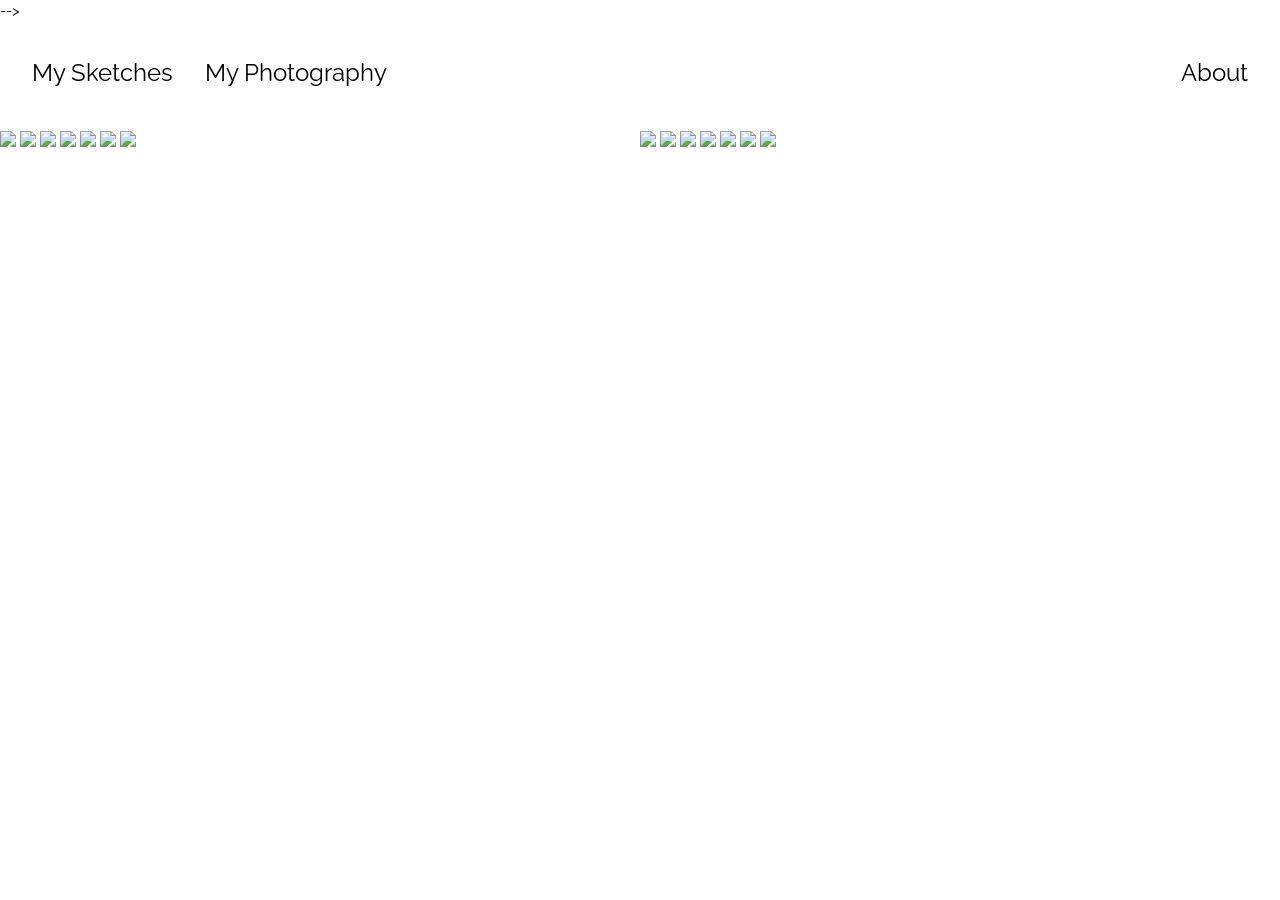
==== index.html @ 43c2c8db "Update index.html" ====
<!DOCTYPE html>
<html>
  
<head>
    <title>My Sketches</title>
    <meta charset="UTF-8">
    <meta name="viewport" content="width=device-width, initial-scale=1">
    <!-- <link rel="stylesheet" href="main.css"> -->
    <link rel="stylesheet" href="https://www.w3schools.com/w3css/4/w3.css"> -->
    <link href="https://fonts.googleapis.com/css?family=Raleway" rel="stylesheet" type="text/css">
    <style>
        body {font-family: "Raleway", Arial, sans-serif}
        .w3-row img {margin-bottom: -8px}
    </style>
</head>
  
<body>

<!-- !PAGE CONTENT! -->
<div class="w3-content" style="max-width:1500px">

  <!-- Header -->
  <header class="w3-container w3-xlarge w3-padding-24">
    <a href="#" class="w3-left w3-button w3-white active">My Sketches</a>
    <a href="#about" class="w3-right w3-button w3-white">About</a>
    <a href="photography.html" class="w3-middle w3-button w3-white">My Photography</a>
    
  </header>


  <!-- Photo Grid -->
  <div class="w3-row">
    <div class="w3-half">
      <img src="tormentors.jpeg" style="width:100%">
      <img src="cyberpunk_delivery.jpeg" style="width:100%">
      <img src="minions.jpeg" style="width:100%">
      <img src="hand_movement.jpeg" style="width:100%">
      <img src="ancient_warrior.jpeg" style="width:100%">
      <img src="culture_Class_work.jpg" style="width:100%">
      <img src="jetUp.jpeg" style="width:100%">


    </div>

    <div class="w3-half">
      <img src="perspectives_012_updated.jpg" style="width:100%">
      <img src="random_sketch.jpeg" style="width:100%">
      <img src="ehLDC.jpeg" style="width:100%">
      <img src="macG4.jpeg" style="width:100%">
      <img src="artifact.jpeg" style="width:100%">
      <img src="building_Sketc.jpeg" style="width:100%">
      <img src="big_Bird.jpeg" style="width:100%">

      

    </div>
  </div>
  
<!-- End Page Content -->
</div>

<!-- Footer / About Section -->

<!--  
<footer class="w3-light-grey w3-padding-64 w3-center" id="about">

</footer> -->
 
</body>
</html>
---- main.css ----
/* Style for the active navigation link */
.active {
  background-color: #333; /* Darker background color */
  color: white;          /* White text for contrast */
  font-weight: bold;     /* Make the text bold */
  border-radius: 5px;    /* Add some rounded corners */
  padding: 12px;         /* Add some padding for better spacing */
}

/* Optional hover effects for all links */
a.w3-button:hover {
  background-color: #555; /* Slightly darker on hover */
  color: white;
}


body {
    font-family: "Raleway", Arial, sans-serif;
}

.w3-row img {
    margin-bottom: -8px;
}
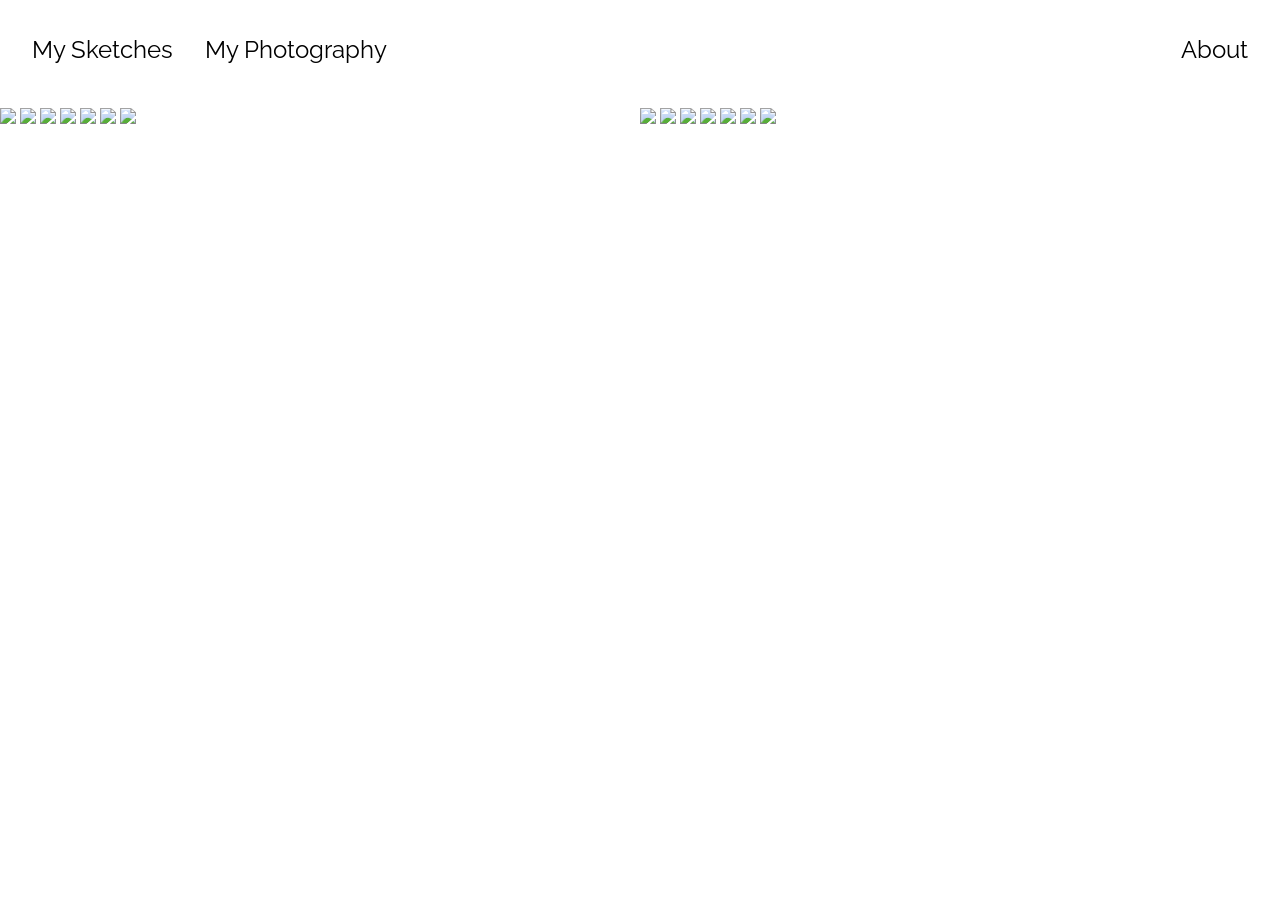
==== commit 1e063f77: "Update index.html" ====
--- a/index.html
+++ b/index.html
@@ -6,7 +6,7 @@
     <meta charset="UTF-8">
     <meta name="viewport" content="width=device-width, initial-scale=1">
     <!-- <link rel="stylesheet" href="main.css"> -->
-    <link rel="stylesheet" href="https://www.w3schools.com/w3css/4/w3.css"> -->
+    <link rel="stylesheet" href="https://www.w3schools.com/w3css/4/w3.css">
     <link href="https://fonts.googleapis.com/css?family=Raleway" rel="stylesheet" type="text/css">
     <style>
         body {font-family: "Raleway", Arial, sans-serif}
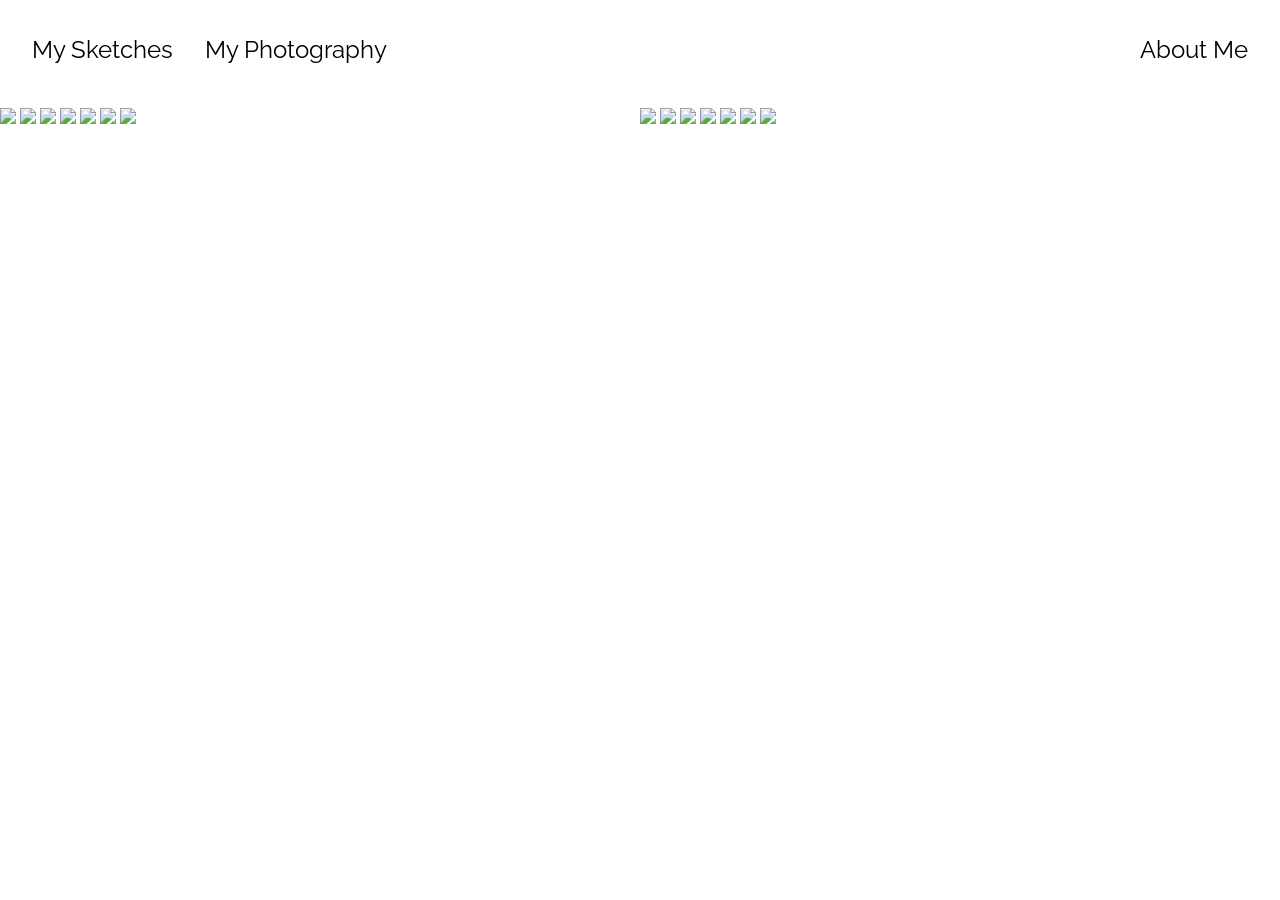
==== commit aea0940b: "Update index.html" ====
--- a/index.html
+++ b/index.html
@@ -21,10 +21,9 @@
 
   <!-- Header -->
   <header class="w3-container w3-xlarge w3-padding-24">
-    <a href="#" class="w3-left w3-button w3-white active">My Sketches</a>
-    <a href="#about" class="w3-right w3-button w3-white">About</a>
+    <a href="index.html" class="w3-left w3-button w3-white active">My Sketches</a>
     <a href="photography.html" class="w3-middle w3-button w3-white">My Photography</a>
-    
+    <a href="aboutme.html" class="w3-right w3-button w3-white">About Me</a>
   </header>
 
 
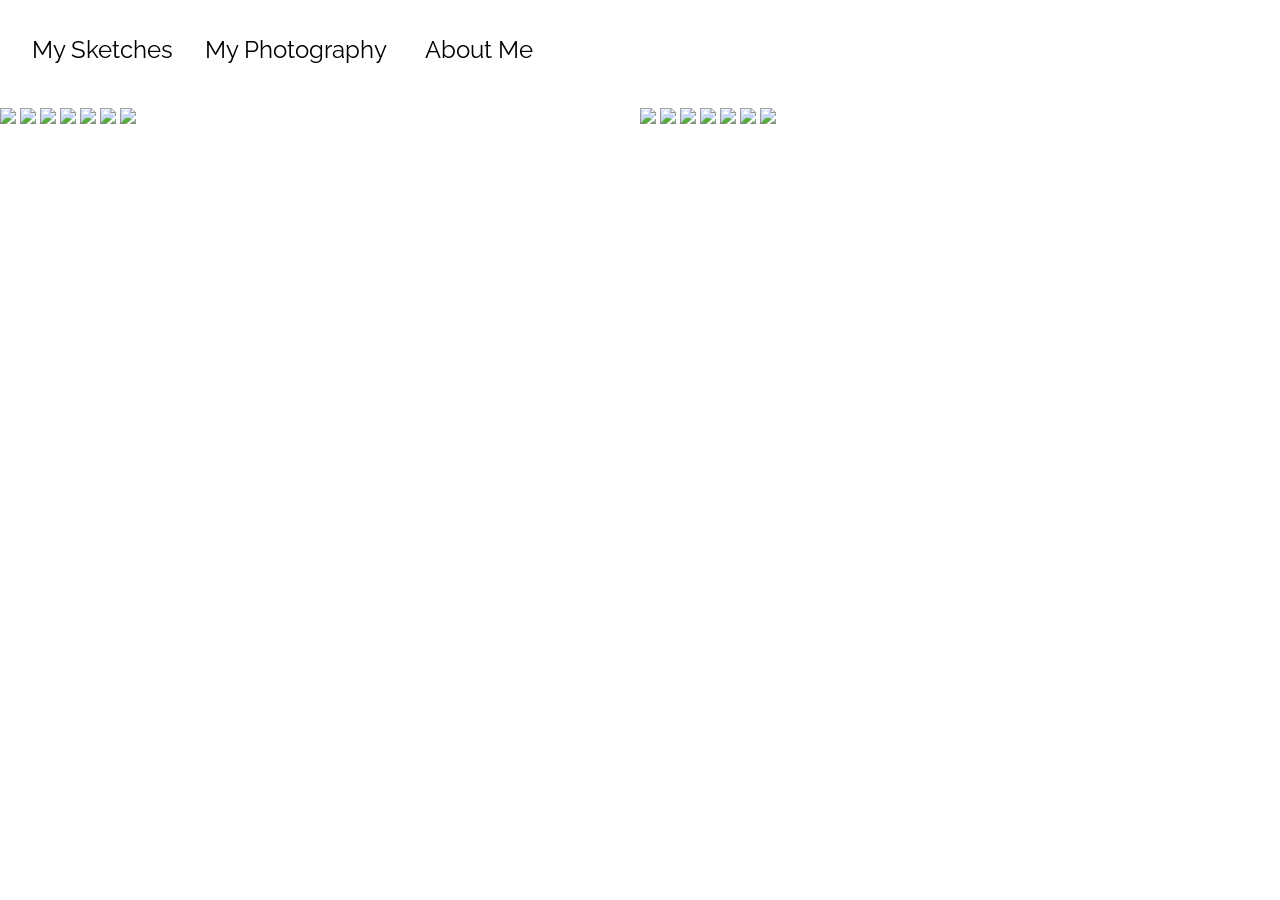
==== commit 376353b8: "Update index.html" ====
--- a/index.html
+++ b/index.html
@@ -23,7 +23,7 @@
   <header class="w3-container w3-xlarge w3-padding-24">
     <a href="index.html" class="w3-left w3-button w3-white active">My Sketches</a>
     <a href="photography.html" class="w3-middle w3-button w3-white">My Photography</a>
-    <a href="aboutme.html" class="w3-right w3-button w3-white">About Me</a>
+    <a href="aboutme.html" class="w3-middle w3-button w3-white">About Me</a>
   </header>
 
 
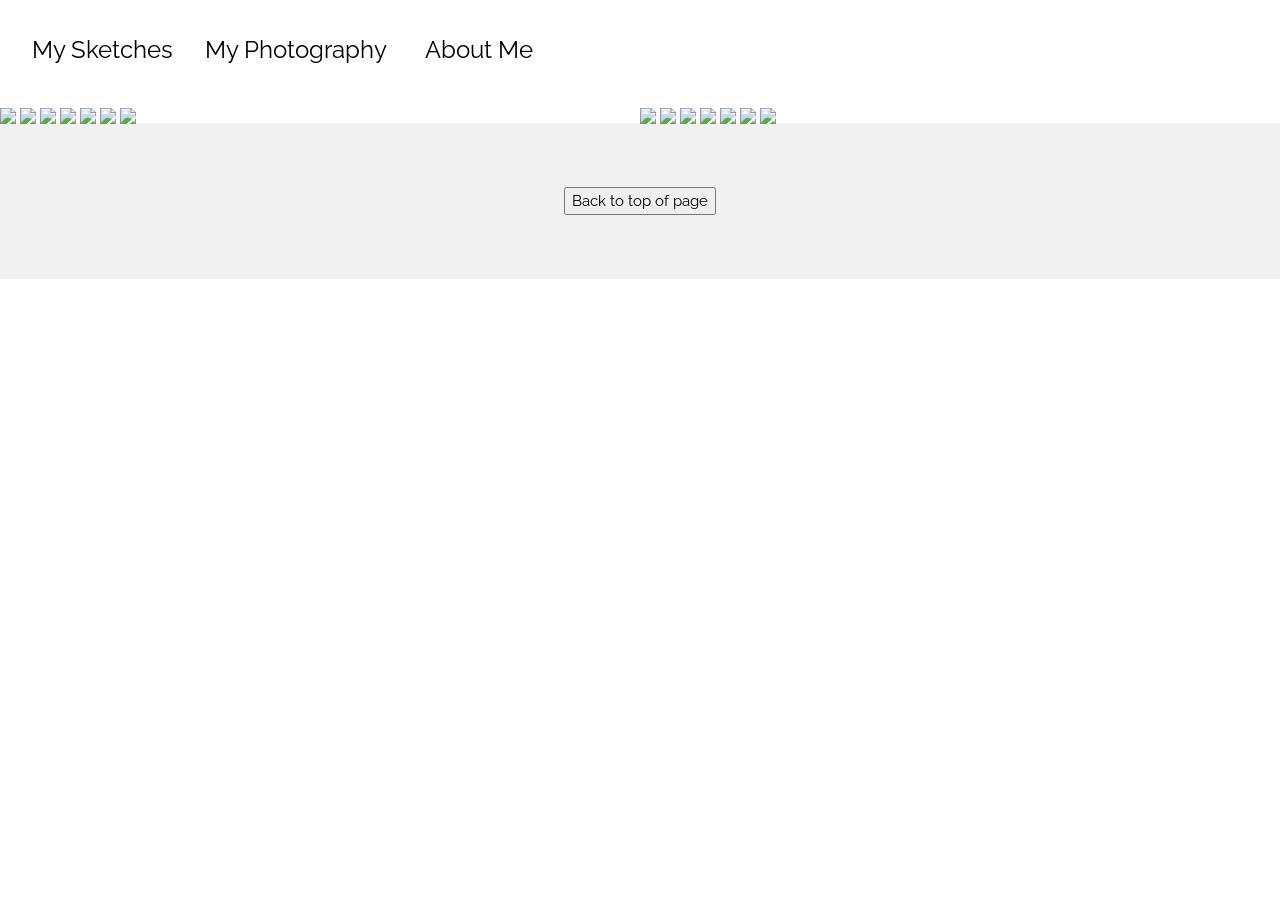
==== commit d4f5191a: "Update index.html" ====
--- a/index.html
+++ b/index.html
@@ -60,10 +60,14 @@
 
 <!-- Footer / About Section -->
 
-<!--  
+
 <footer class="w3-light-grey w3-padding-64 w3-center" id="about">
 
-</footer> -->
+    <form>
+       <input type="BUTTON" value="Back to top of page" onclick="window.location.href='#top'">
+    </form>
+
+</footer>
  
 </body>
 </html>
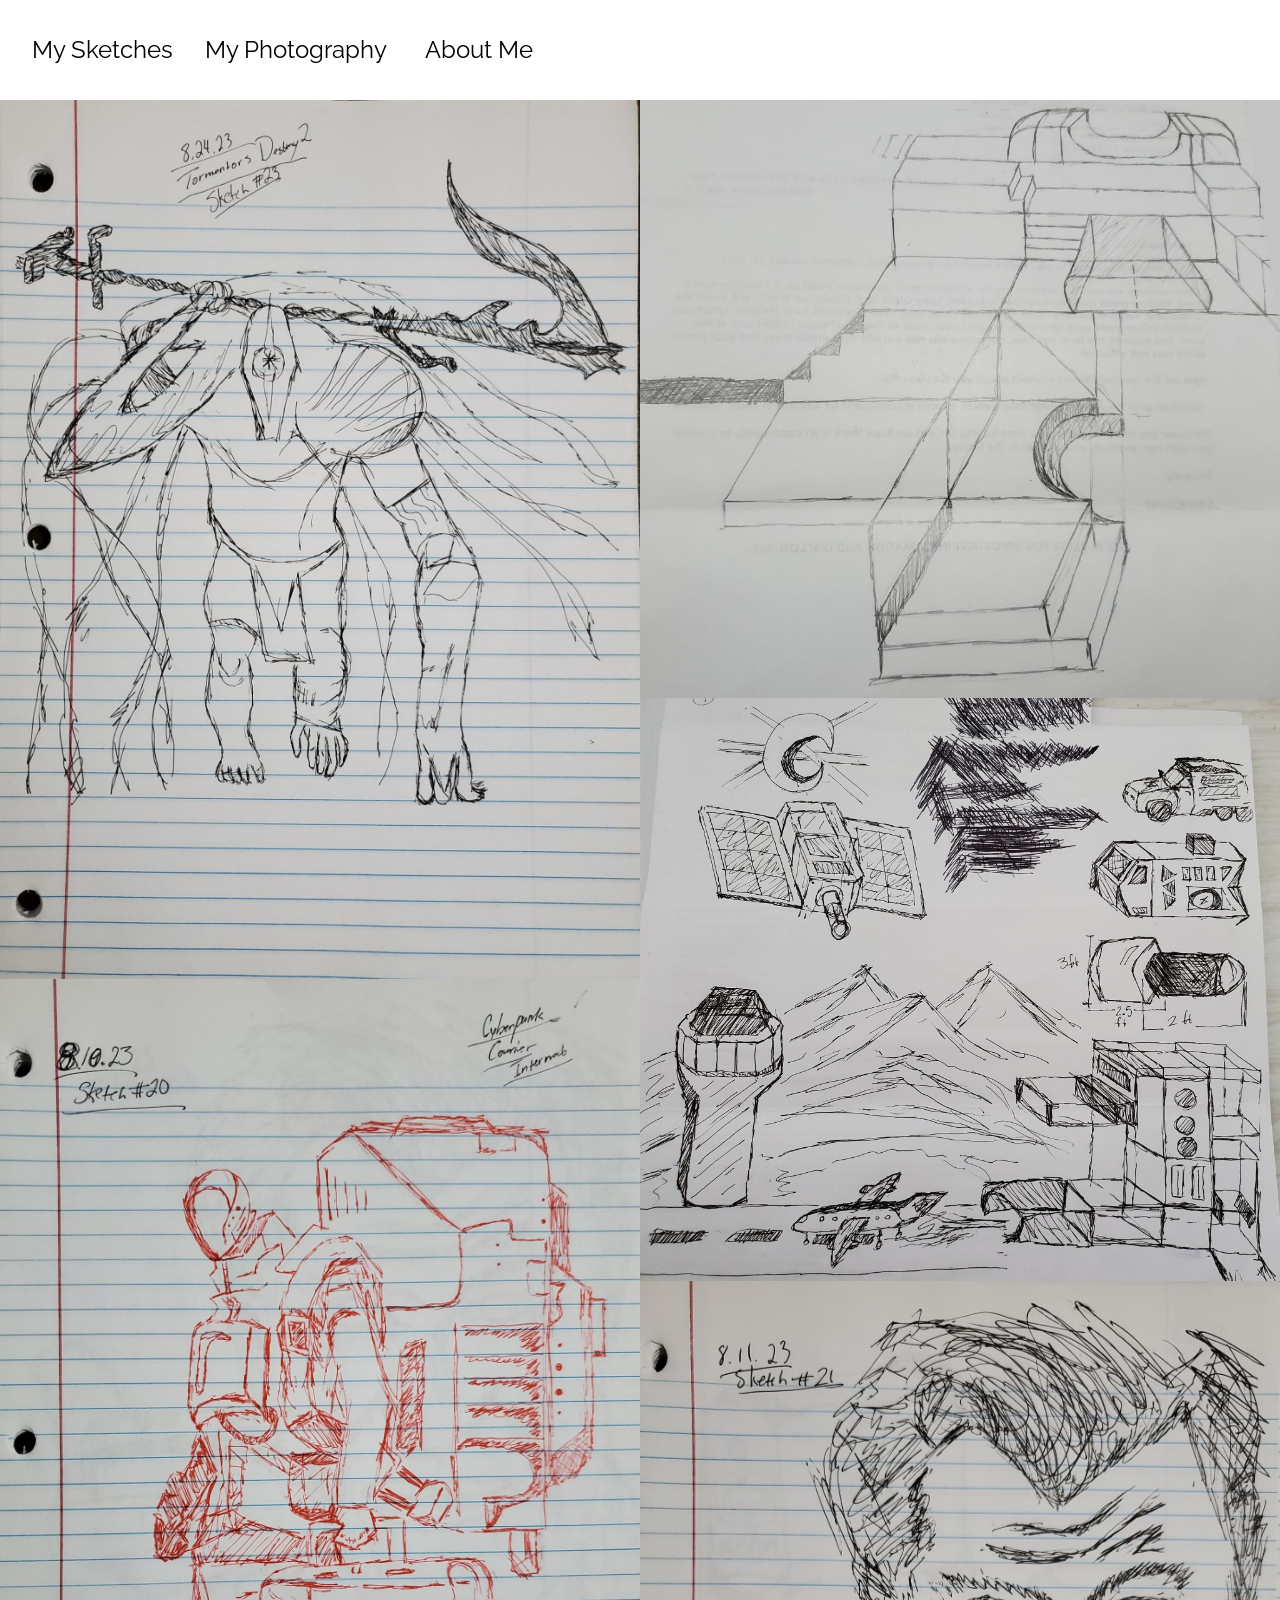
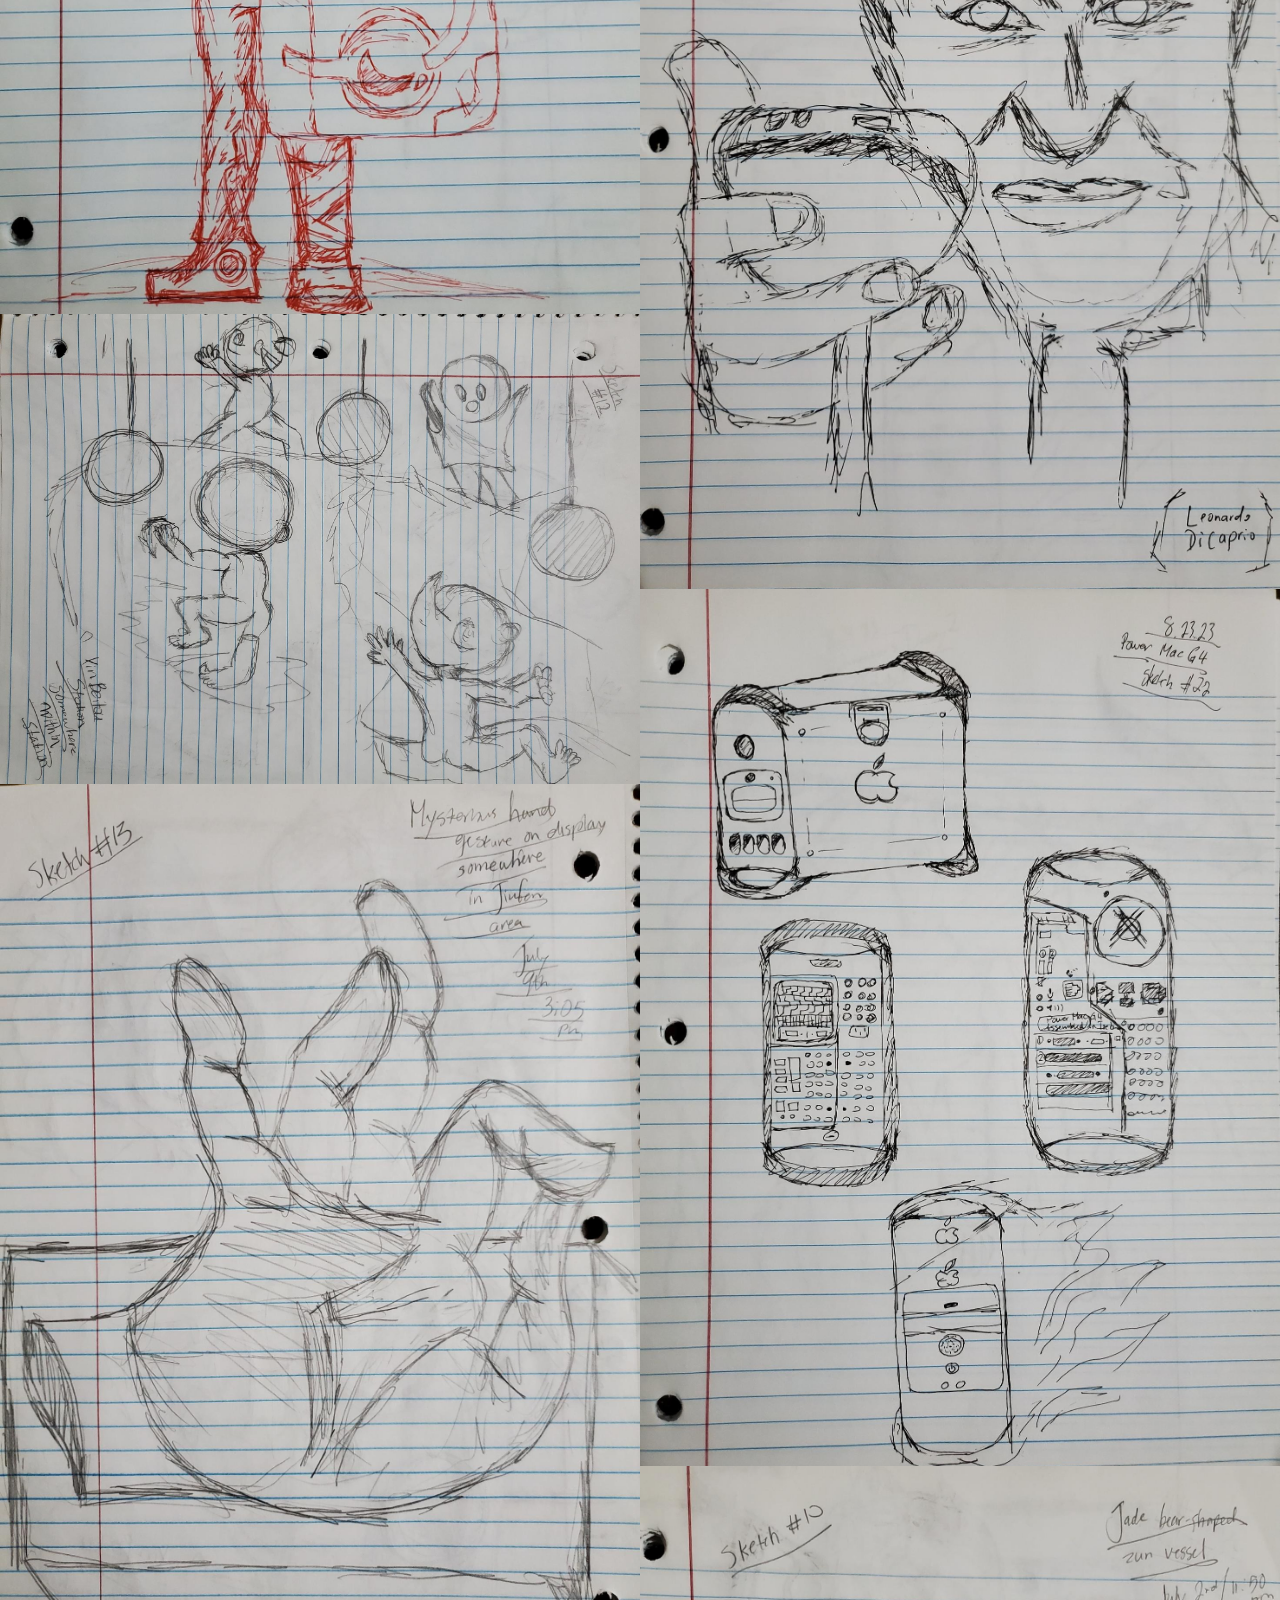
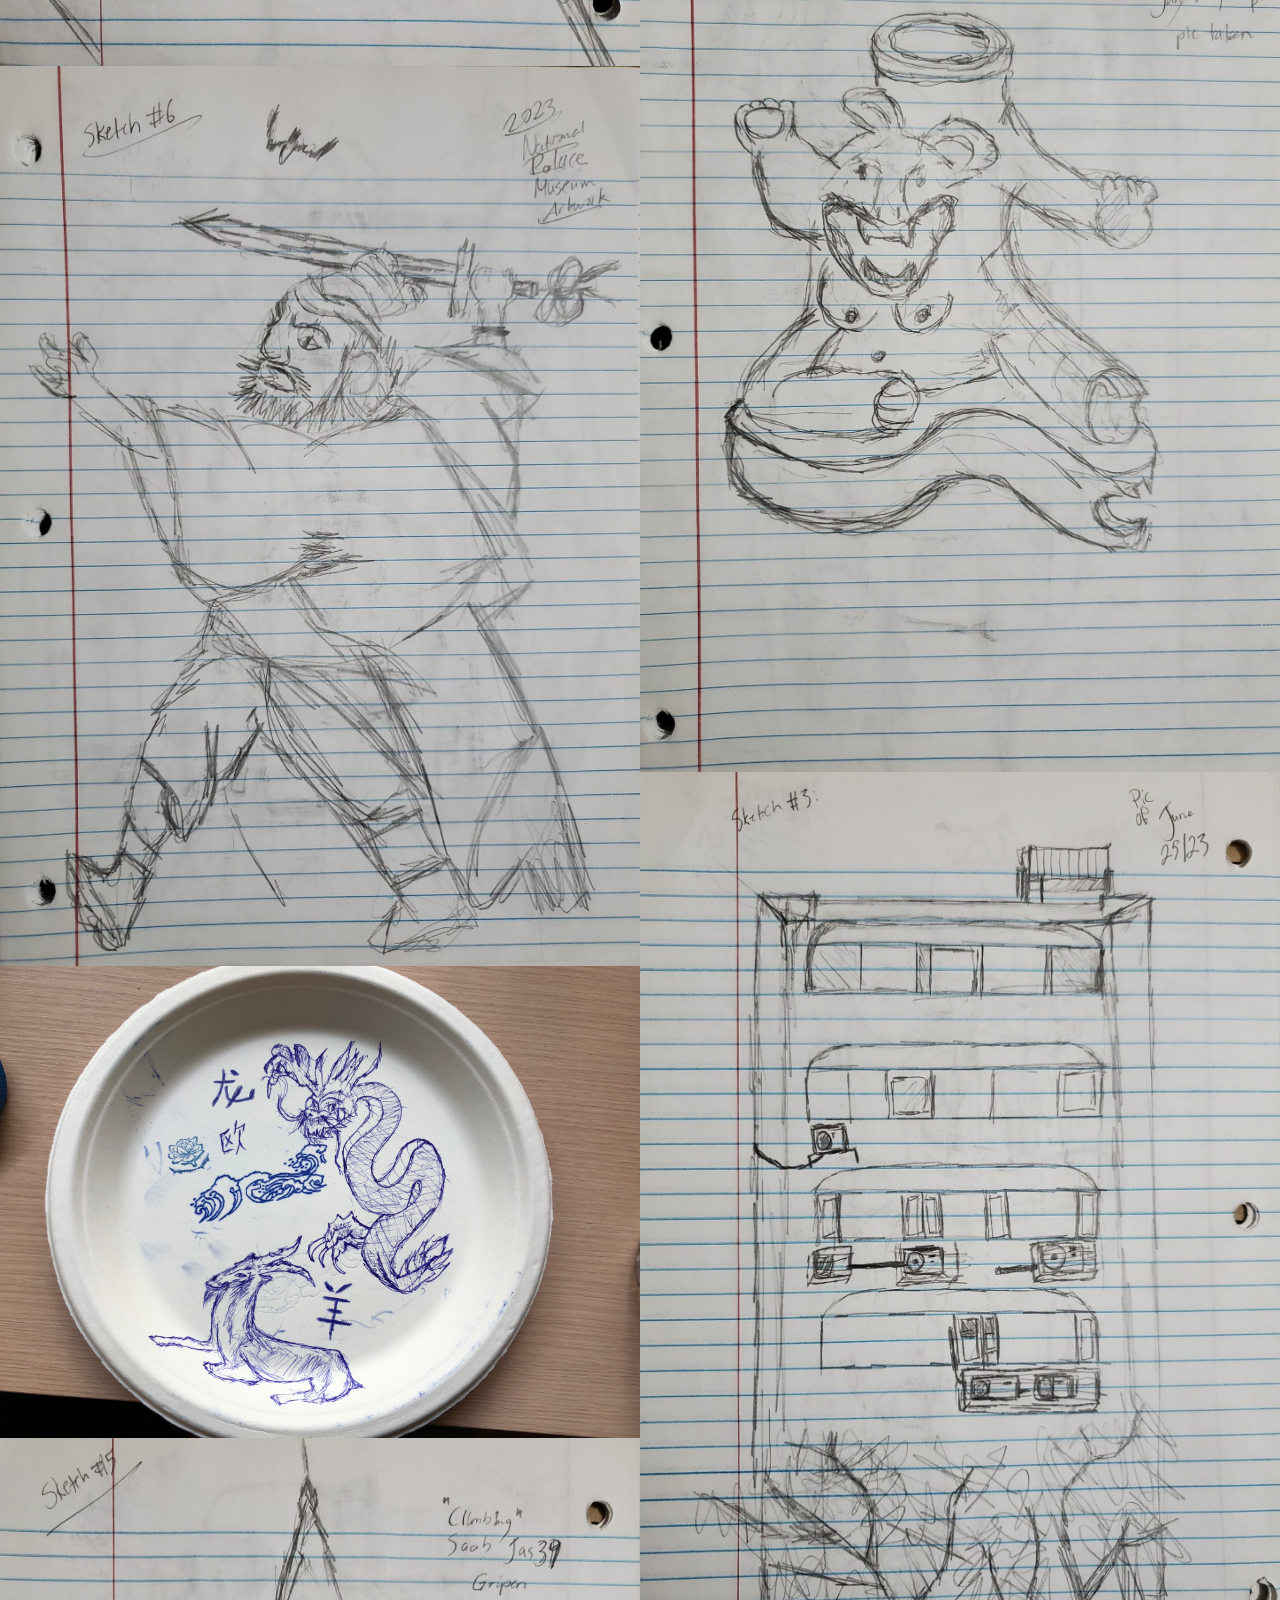
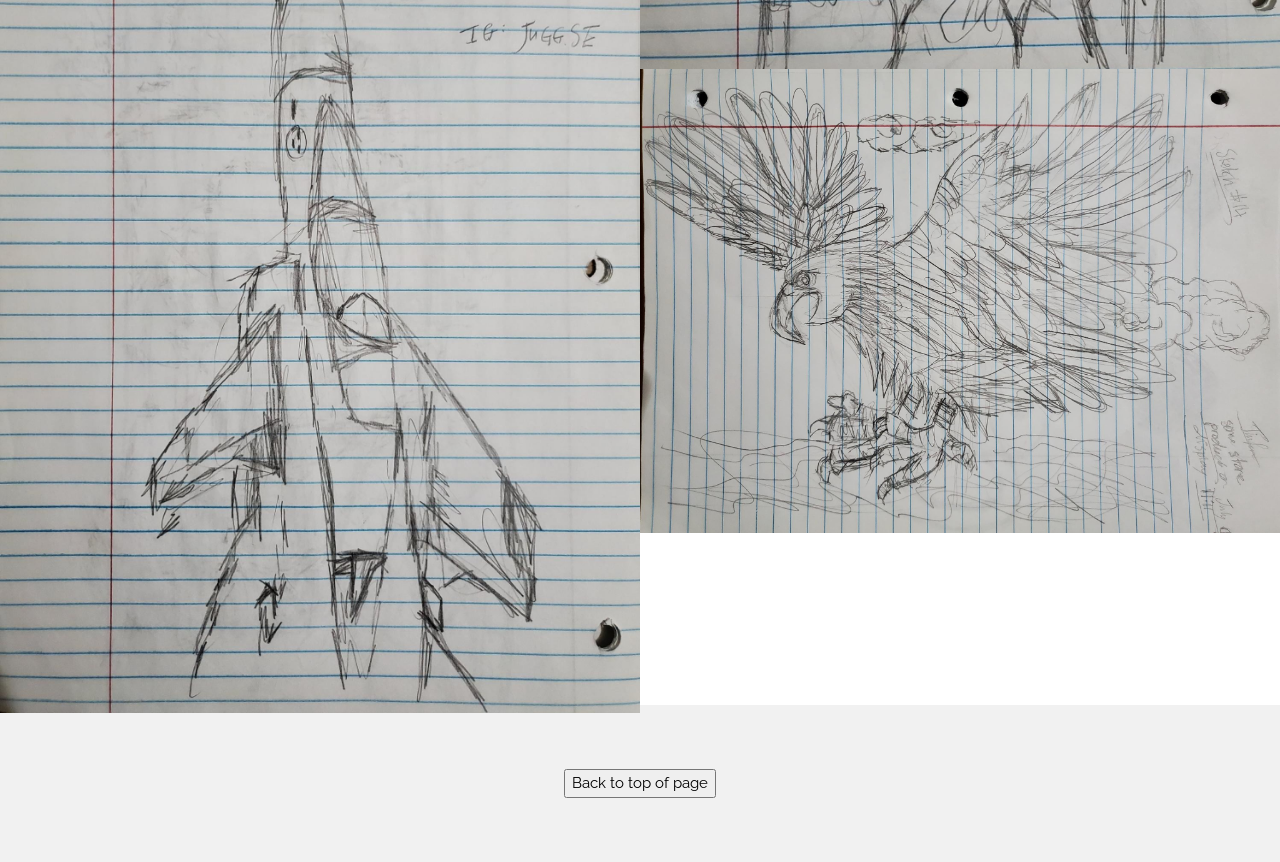
==== commit 3a228e4f: "Images visibility fix" ====
--- a/index.html
+++ b/index.html
@@ -9,7 +9,9 @@
     <link rel="stylesheet" href="https://www.w3schools.com/w3css/4/w3.css">
     <link href="https://fonts.googleapis.com/css?family=Raleway" rel="stylesheet" type="text/css">
     <style>
-        body {font-family: "Raleway", Arial, sans-serif}
+        body {font-family: "Raleway", Arial, sans-serif;
+              overflow-y: hidden; /* Hide vertical scrollbar */
+              overflow-x: hidden; /* Hide horizontal scrollbar */}
         .w3-row img {margin-bottom: -8px}
     </style>
 </head>
@@ -27,46 +29,38 @@
   </header>
 
 
-  <!-- Photo Grid -->
+  <!-- Sketches -->
   <div class="w3-row">
     <div class="w3-half">
-      <img src="tormentors.jpeg" style="width:100%">
-      <img src="cyberpunk_delivery.jpeg" style="width:100%">
-      <img src="minions.jpeg" style="width:100%">
-      <img src="hand_movement.jpeg" style="width:100%">
-      <img src="ancient_warrior.jpeg" style="width:100%">
-      <img src="culture_Class_work.jpg" style="width:100%">
-      <img src="jetUp.jpeg" style="width:100%">
-
-
+      <img src="Sketches/tormentors.jpeg" style="width:100%">
+      <img src="Sketches/cyberpunk_delivery.jpeg" style="width:100%">
+      <img src="Sketches/minions.jpeg" style="width:100%">
+      <img src="Sketches/hand_movement.jpeg" style="width:100%">
+      <img src="Sketches/ancient_warrior.jpeg" style="width:100%">
+      <img src="Sketches/culture_Class_work.jpg" style="width:100%">
+      <img src="Sketches/jetUp.jpeg" style="width:100%">
     </div>
 
     <div class="w3-half">
-      <img src="perspectives_012_updated.jpg" style="width:100%">
-      <img src="random_sketch.jpeg" style="width:100%">
-      <img src="ehLDC.jpeg" style="width:100%">
-      <img src="macG4.jpeg" style="width:100%">
-      <img src="artifact.jpeg" style="width:100%">
-      <img src="building_Sketc.jpeg" style="width:100%">
-      <img src="big_Bird.jpeg" style="width:100%">
-
-      
-
+      <img src="Sketches/perspectives_012_updated.jpg" style="width:100%">
+      <img src="Sketches/random_sketch.jpeg" style="width:100%">
+      <img src="Sketches/ehLDC.jpeg" style="width:100%">
+      <img src="Sketches/macG4.jpeg" style="width:100%">
+      <img src="Sketches/artifact.jpeg" style="width:100%">
+      <img src="Sketches/building_Sketc.jpeg" style="width:100%">
+      <img src="Sketches/big_Bird.jpeg" style="width:100%">
     </div>
+    
   </div>
   
 <!-- End Page Content -->
 </div>
 
-<!-- Footer / About Section -->
-
-
-<footer class="w3-light-grey w3-padding-64 w3-center" id="about">
-
+<!-- Footer -->
+<footer class="w3-light-grey w3-padding-64 w3-center">
     <form>
-       <input type="BUTTON" value="Back to top of page" onclick="window.location.href='#top'">
+        <input type="BUTTON" value="Back to top of page" onclick="window.location.href='#top'">
     </form>
-
 </footer>
  
 </body>
--- a/main.css
+++ b/main.css
@@ -16,6 +16,8 @@
 
 body {
     font-family: "Raleway", Arial, sans-serif;
+    overflow-y: hidden; /* Hide vertical scrollbar */
+    overflow-x: hidden; /* Hide horizontal scrollbar */
 }
 
 .w3-row img {
